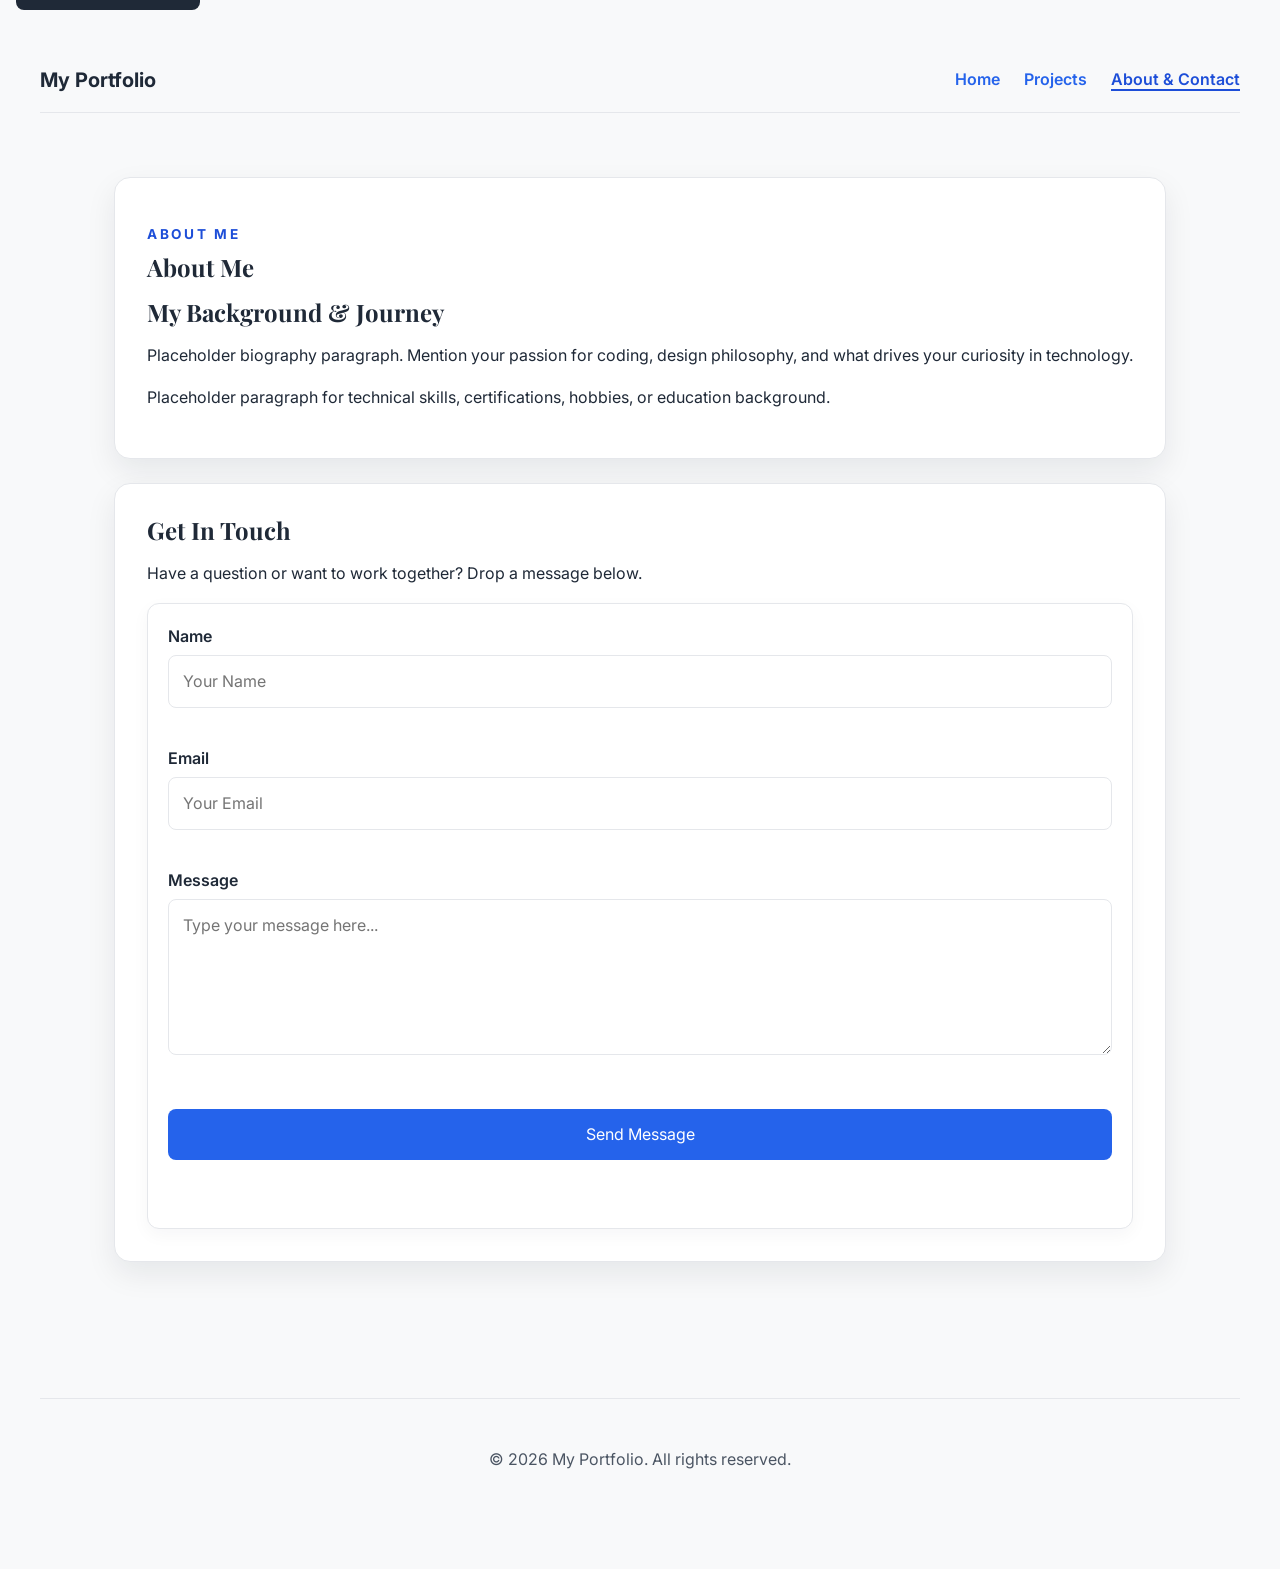
==== about.html @ c0e5bd1a "Reorganize portfolio: move files into folders and update README" ====
<!DOCTYPE html>
<html lang="en">

<head>
    <meta charset="UTF-8">
    <meta name="viewport" content="width=device-width, initial-scale=1.0">
    <title>About &amp; Contact | Personal Portfolio</title>
    <meta name="description" content="Learn more about me and contact me through the form on this page.">

    <!-- Google Fonts -->
    <link rel="preconnect" href="https://fonts.googleapis.com">
    <link rel="preconnect" href="https://fonts.gstatic.com" crossorigin>
    <link
        href="https://fonts.googleapis.com/css2?family=Inter:wght@400;600;700&family=Playfair+Display:wght@700&display=swap"
        rel="stylesheet">

    <link rel="stylesheet" href="styles.css">
</head>

<body>
    <a class="skip-link" href="#main-content">Skip to main content</a>

    <header class="site-header">
        <a class="logo" href="index.html">My Portfolio</a>
        <button id="navToggle" class="nav-toggle" aria-expanded="false" aria-controls="navMenu">
            <span aria-hidden="true">☰</span> Menu
        </button>
        <nav aria-label="Main navigation">
            <ul class="nav-list" id="navMenu">
                <li><a href="index.html">Home</a></li>
                <li><a href="project.html">Projects</a></li>
                <li><a href="about.html" aria-current="page">About &amp; Contact</a></li>
            </ul>
        </nav>
    </header>

    <main id="main-content">
        <section class="content-section" id="about-me" aria-labelledby="about-title">
            <p class="eyebrow">About me</p>
            <h1 id="about-title">About Me</h1>
            <h2>My Background &amp; Journey</h2>
            <p>Placeholder biography paragraph. Mention your passion for coding, design philosophy, and what drives your
                curiosity in technology.</p>
            <p>Placeholder paragraph for technical skills, certifications, hobbies, or education background.</p>
        </section>

        <section class="content-section" id="contact" aria-labelledby="contact-title">
            <h2 id="contact-title">Get In Touch</h2>
            <p>Have a question or want to work together? Drop a message below.</p>

            <div class="contact-card">
                <form class="contact-form" id="contactForm" action="#" method="post" novalidate>
                    <div class="form-group">
                        <label for="name">Name</label>
                        <input type="text" id="name" name="name" required placeholder="Your Name">
                        <span class="error-msg" id="nameError" role="alert"></span>
                    </div>
                    <div class="form-group">
                        <label for="email">Email</label>
                        <input type="email" id="email" name="email" required placeholder="Your Email">
                        <span class="error-msg" id="emailError" role="alert"></span>
                    </div>
                    <div class="form-group">
                        <label for="message">Message</label>
                        <textarea id="message" name="message" rows="5" required
                            placeholder="Type your message here..."></textarea>
                        <span class="error-msg" id="messageError" role="alert"></span>
                    </div>
                    <button class="button-primary" type="submit">Send Message</button>
                    <p id="formStatus" role="status" aria-live="polite"></p>
                </form>
            </div>
        </section>
    </main>

    <footer class="site-footer">
        <p>&copy; 2026 My Portfolio. All rights reserved.</p>
    </footer>

    <script src="interactions.js" defer></script>
</body>

</html>
---- styles.css ----
:root {
  --bg-color: #f8f9fa;
  --surface-color: #ffffff;
  --text-main: #1f2937;
  --text-muted: #4b5563;
  --primary: #2563eb;
  --primary-hover: #1d4ed8;
  --error: #c0392b;
  --border: #e5e7eb;
  --space-8: 8px;
  --space-16: 16px;
  --space-24: 24px;
  --space-32: 32px;
  --space-48: 48px;
  --space-64: 64px;
  --font-heading: 'Playfair Display', serif;
  --font-body: 'Inter', sans-serif;
  --shadow: 0 12px 30px rgba(15, 23, 42, 0.08);
}

* {
  box-sizing: border-box;
}

html {
  scroll-behavior: smooth;
}

body {
  margin: 0;
  background-color: var(--bg-color);
  color: var(--text-main);
  font-family: var(--font-body);
  line-height: 1.6;
  padding: var(--space-16);
}

img {
  max-width: 100%;
  display: block;
}

h1,
h2,
h3 {
  font-family: var(--font-heading);
  line-height: 1.2;
  margin-top: 0;
  margin-bottom: var(--space-16);
}

p {
  margin-bottom: var(--space-16);
}

a {
  color: var(--primary);
  text-decoration: none;
}

a:hover {
  text-decoration: underline;
}

a:focus-visible,
button:focus-visible,
input:focus-visible,
textarea:focus-visible {
  outline: 3px solid #f59e0b;
  outline-offset: 3px;
}

.skip-link {
  position: absolute;
  top: -40px;
  left: 1rem;
  background: var(--text-main);
  color: #fff;
  padding: 0.75rem 1rem;
  z-index: 1000;
  text-decoration: none;
  border-radius: 0 0 0.5rem 0.5rem;
}

.skip-link:focus {
  top: 0;
}

#main-header,
.site-header {
  display: flex;
  justify-content: space-between;
  align-items: center;
  padding: var(--space-16) 0;
  border-bottom: 1px solid var(--border);
  margin-bottom: var(--space-32);
  flex-wrap: wrap;
  gap: 1rem;
  position: relative;
}

#main-footer,
.site-footer {
  text-align: center;
  padding: var(--space-32) 0;
  margin-top: var(--space-48);
  border-top: 1px solid var(--border);
  color: var(--text-muted);
}

.logo {
  color: var(--text-main);
  font-size: 1.25rem;
  font-weight: 700;
  text-decoration: none;
}

/* ===== Nav toggle (hamburger) ===== */
.nav-toggle {
  display: inline-block;
  background: var(--surface-color);
  border: 1px solid var(--border);
  color: var(--text-main);
  font-size: 1rem;
  font-weight: 600;
  padding: 0.5rem 0.9rem;
  border-radius: 0.5rem;
  cursor: pointer;
}

.nav-toggle:hover {
  background: var(--bg-color);
}

.nav-list {
  display: none;
  flex-direction: column;
  list-style: none;
  gap: var(--space-16);
  margin: 0;
  padding: 0;
  width: 100%;
}

.nav-list.open {
  display: flex;
}

.nav-list a {
  text-decoration: none;
  font-weight: 600;
}

.nav-list a[aria-current="page"] {
  color: var(--primary-hover);
  border-bottom: 2px solid var(--primary-hover);
}

main {
  max-width: 1100px;
  margin: 0 auto;
  padding: 2rem 1.5rem 4rem;
}

.hero,
.content-section,
.hero-section {
  background: var(--surface-color);
  border: 1px solid var(--border);
  border-radius: 1rem;
  padding: 2rem;
  margin-bottom: 1.5rem;
  box-shadow: var(--shadow);
}

.eyebrow {
  text-transform: uppercase;
  letter-spacing: 0.2em;
  font-size: 0.85rem;
  font-weight: 700;
  color: var(--primary-hover);
  margin-bottom: 0.5rem;
}

.section-heading {
  margin-bottom: 1rem;
}

.project-grid,
.grid {
  display: grid;
  grid-template-columns: 1fr;
  gap: var(--space-24);
  margin-top: var(--space-24);
}

.card,
.project-card,
.project-item,
.contact-card {
  background-color: var(--surface-color);
  border: 1px solid var(--border);
  border-radius: 0.75rem;
  padding: 1.25rem;
  box-shadow: 0 6px 18px rgba(15, 23, 42, 0.04);
}

.btn-primary,
.button-primary {
  display: inline-block;
  background-color: var(--primary);
  color: #ffffff;
  padding: 0.8rem 1.15rem;
  border-radius: 0.5rem;
  text-decoration: none;
  font-weight: 700;
  margin-top: 1rem;
  border: none;
  cursor: pointer;
  font: inherit;
}

.btn-primary:hover,
.button-primary:hover {
  background-color: var(--primary-hover);
  color: #ffffff;
  text-decoration: none;
}

.contact-form {
  display: grid;
  gap: 1rem;
}

.form-group {
  display: grid;
  gap: 0.35rem;
}

label {
  font-weight: 600;
}

input,
textarea {
  width: 100%;
  padding: 0.8rem 0.9rem;
  border: 1px solid var(--border);
  border-radius: 0.5rem;
  font: inherit;
}

/* ===== Form validation states ===== */
input[aria-invalid="true"],
textarea[aria-invalid="true"] {
  border-color: var(--error);
}

.error-msg {
  color: var(--error);
  font-size: 0.85rem;
  min-height: 1.2em;
}

#formStatus {
  font-weight: 600;
}

/* ===== Fun fact box ===== */
#funFact {
  padding: 1rem;
  background: var(--bg-color);
  border: 1px solid var(--border);
  border-radius: 0.75rem;
}

@media (min-width: 768px) {
  body {
    padding: var(--space-32);
  }

  .project-grid,
  .grid {
    grid-template-columns: repeat(2, 1fr);
  }

  .nav-toggle {
    display: none;
  }

  .nav-list,
  .nav-list.open {
    display: flex;
    flex-direction: row;
    gap: var(--space-24);
    width: auto;
  }
}

@media (min-width: 1200px) {
  body {
    max-width: 1200px;
    margin: 0 auto;
    padding: var(--space-48) 0;
  }

  .project-grid,
  .grid {
    grid-template-columns: repeat(3, 1fr);
  }
}

@media (max-width: 640px) {
  .site-header {
    padding: 1rem;
  }

  main {
    padding: 1rem 1rem 2.5rem;
  }

  .hero,
  .content-section,
  .hero-section {
    padding: 1.25rem;
  }
}
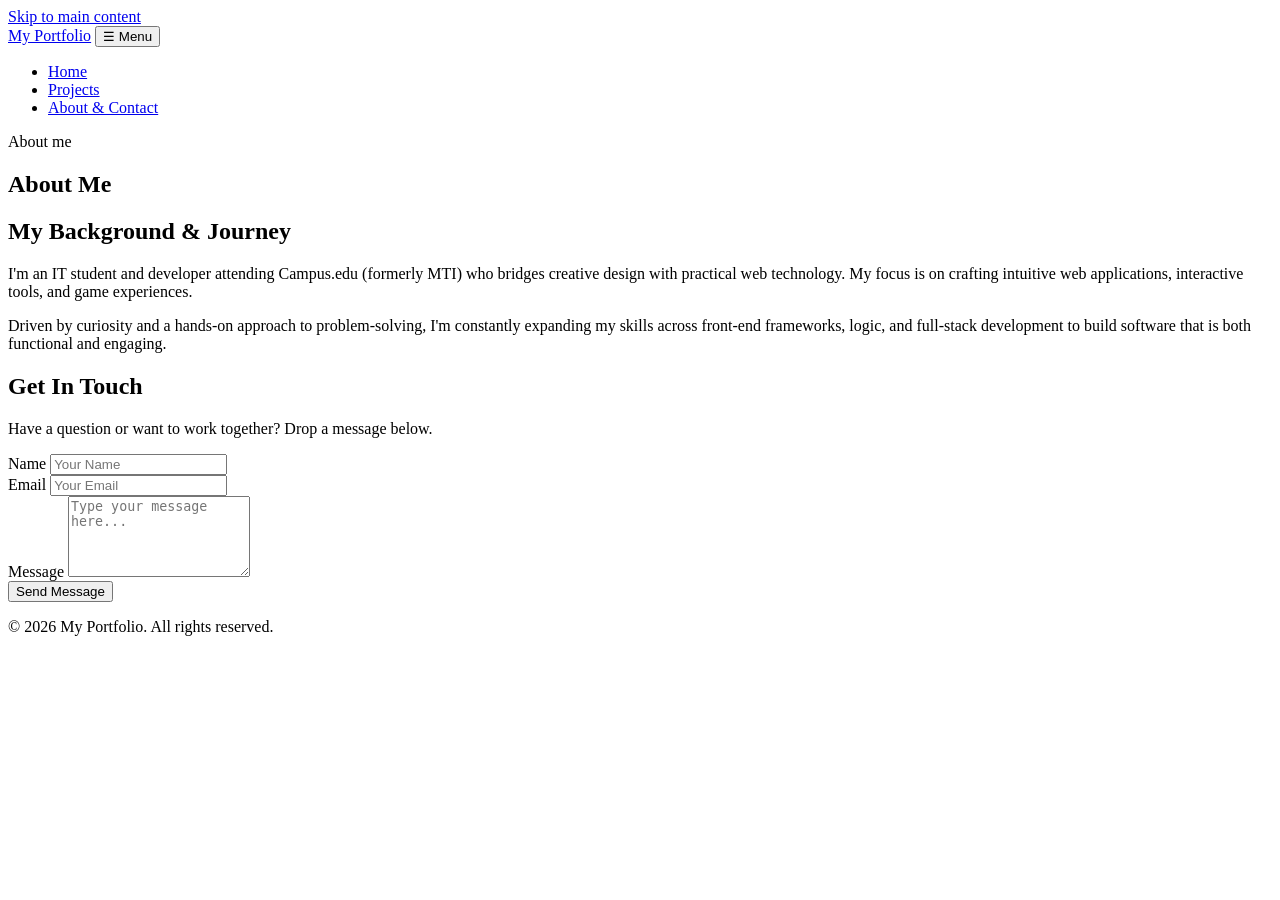
==== commit 31dcff88: "Revise about page content and metadata Updated the title and description meta tags for better person" ====
--- a/about.html
+++ b/about.html
@@ -4,8 +4,8 @@
 <head>
     <meta charset="UTF-8">
     <meta name="viewport" content="width=device-width, initial-scale=1.0">
-    <title>About &amp; Contact | Personal Portfolio</title>
-    <meta name="description" content="Learn more about me and contact me through the form on this page.">
+    <title>About &amp; Contact | Anita Owia Curry</title>
+    <meta name="description" content="Learn more about Anita Owia Curry and get in touch through the contact form.">
 
     <!-- Google Fonts -->
     <link rel="preconnect" href="https://fonts.googleapis.com">
@@ -39,9 +39,12 @@
             <p class="eyebrow">About me</p>
             <h1 id="about-title">About Me</h1>
             <h2>My Background &amp; Journey</h2>
-            <p>Placeholder biography paragraph. Mention your passion for coding, design philosophy, and what drives your
-                curiosity in technology.</p>
-            <p>Placeholder paragraph for technical skills, certifications, hobbies, or education background.</p>
+            <p>I'm an IT student and developer attending Campus.edu (formerly MTI) who bridges creative design with
+                practical web technology. My focus is on crafting intuitive web applications, interactive tools, and
+                game experiences.</p>
+            <p>Driven by curiosity and a hands-on approach to problem-solving, I'm constantly expanding my skills
+                across front-end frameworks, logic, and full-stack development to build software that is both
+                functional and engaging.</p>
         </section>
 
         <section class="content-section" id="contact" aria-labelledby="contact-title">
@@ -49,7 +52,8 @@
             <p>Have a question or want to work together? Drop a message below.</p>
 
             <div class="contact-card">
-                <form class="contact-form" id="contactForm" action="#" method="post" novalidate>
+                <form class="contact-form" id="contactForm" action="https://formspree.io/f/mbgjbnwa"
+                    method="post" novalidate>
                     <div class="form-group">
                         <label for="name">Name</label>
                         <input type="text" id="name" name="name" required placeholder="Your Name">
@@ -80,4 +84,4 @@
     <script src="interactions.js" defer></script>
 </body>
 
-</html>+</html>
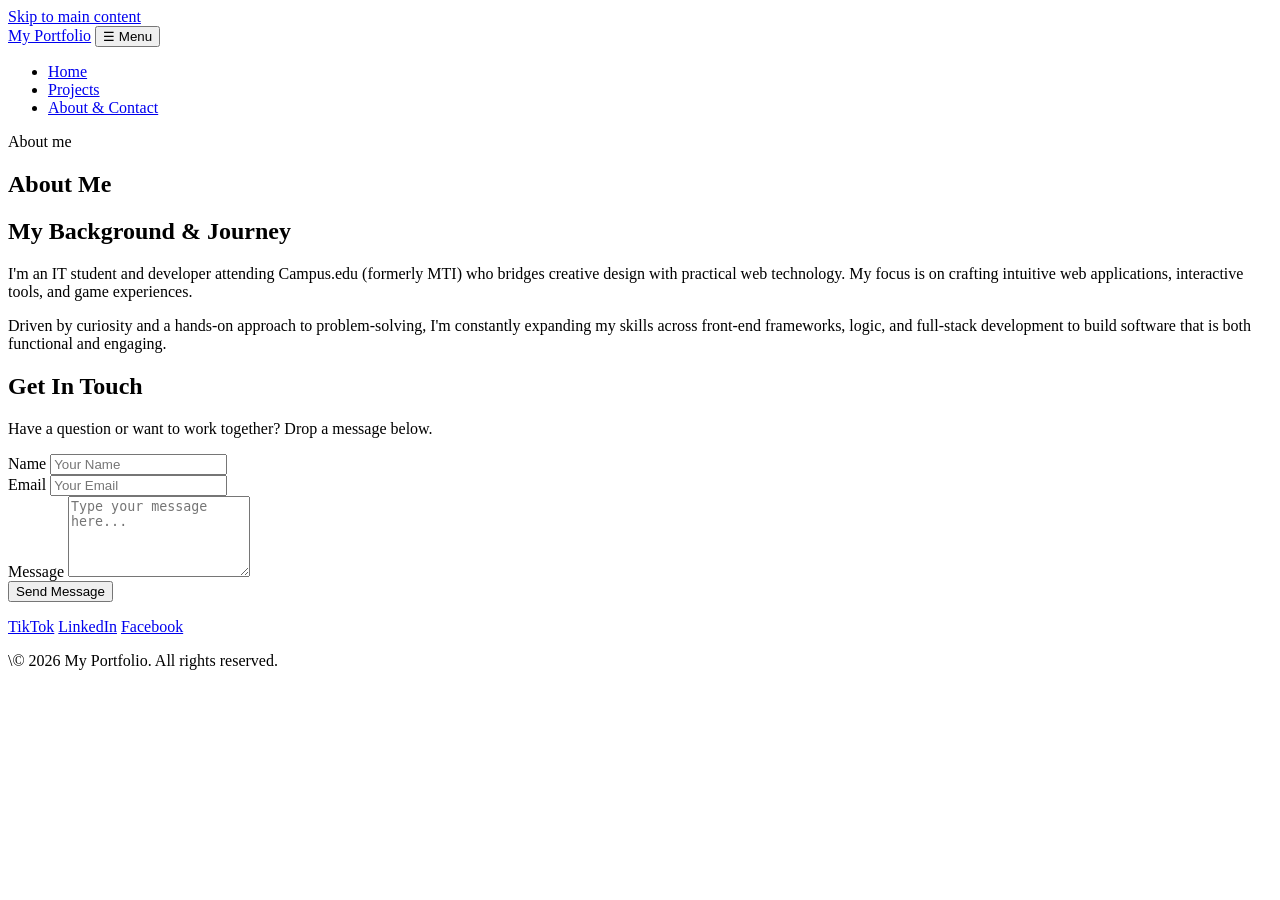
==== commit c2a4604a: "Add social links to footer in about.html" ====
--- a/about.html
+++ b/about.html
@@ -11,7 +11,7 @@
     <link rel="preconnect" href="https://fonts.googleapis.com">
     <link rel="preconnect" href="https://fonts.gstatic.com" crossorigin>
     <link
-        href="https://fonts.googleapis.com/css2?family=Inter:wght@400;600;700&family=Playfair+Display:wght@700&display=swap"
+        href="https://fonts.googleapis.com/css2?family=PT+Sans:wght@400;700&family=Unica+One&display=swap"
         rel="stylesheet">
 
     <link rel="stylesheet" href="styles.css">
@@ -52,7 +52,7 @@
             <p>Have a question or want to work together? Drop a message below.</p>
 
             <div class="contact-card">
-                <form class="contact-form" id="contactForm" action="https://formspree.io/f/mbgjbnwa"
+                <form class="contact-form" id="contactForm" action="https://formspree.io/f/YOUR_FORM_ID"
                     method="post" novalidate>
                     <div class="form-group">
                         <label for="name">Name</label>
@@ -78,7 +78,12 @@
     </main>
 
     <footer class="site-footer">
-        <p>&copy; 2026 My Portfolio. All rights reserved.</p>
+        <div class="social-links">
+            <a href="https://www.tiktok.com/@anitacurry4" target="_blank" rel="noopener noreferrer">TikTok</a>
+            <a href="https://www.linkedin.com/in/anita-curry-578299274/" target="_blank" rel="noopener noreferrer">LinkedIn</a>
+            <a href="https://www.facebook.com/anita.owia.curry/" target="_blank" rel="noopener noreferrer">Facebook</a>
+        </div>
+        <p>\&copy; 2026 My Portfolio. All rights reserved.</p>
     </footer>
 
     <script src="interactions.js" defer></script>
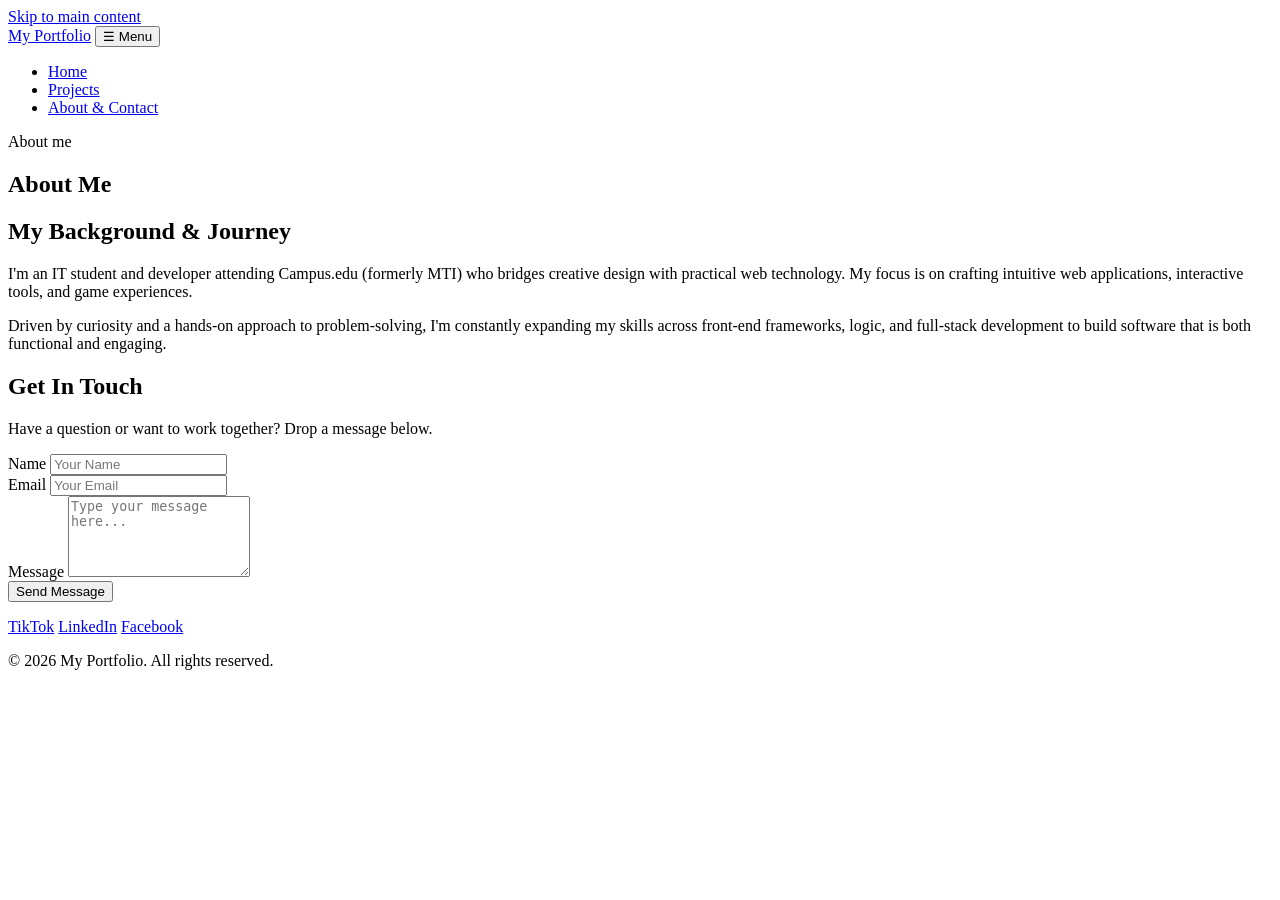
==== commit 45751f8e: "Fix HTML entity for copyright symbol" ====
--- a/about.html
+++ b/about.html
@@ -83,7 +83,7 @@
             <a href="https://www.linkedin.com/in/anita-curry-578299274/" target="_blank" rel="noopener noreferrer">LinkedIn</a>
             <a href="https://www.facebook.com/anita.owia.curry/" target="_blank" rel="noopener noreferrer">Facebook</a>
         </div>
-        <p>\&copy; 2026 My Portfolio. All rights reserved.</p>
+        <p>&copy; 2026 My Portfolio. All rights reserved.</p>
     </footer>
 
     <script src="interactions.js" defer></script>
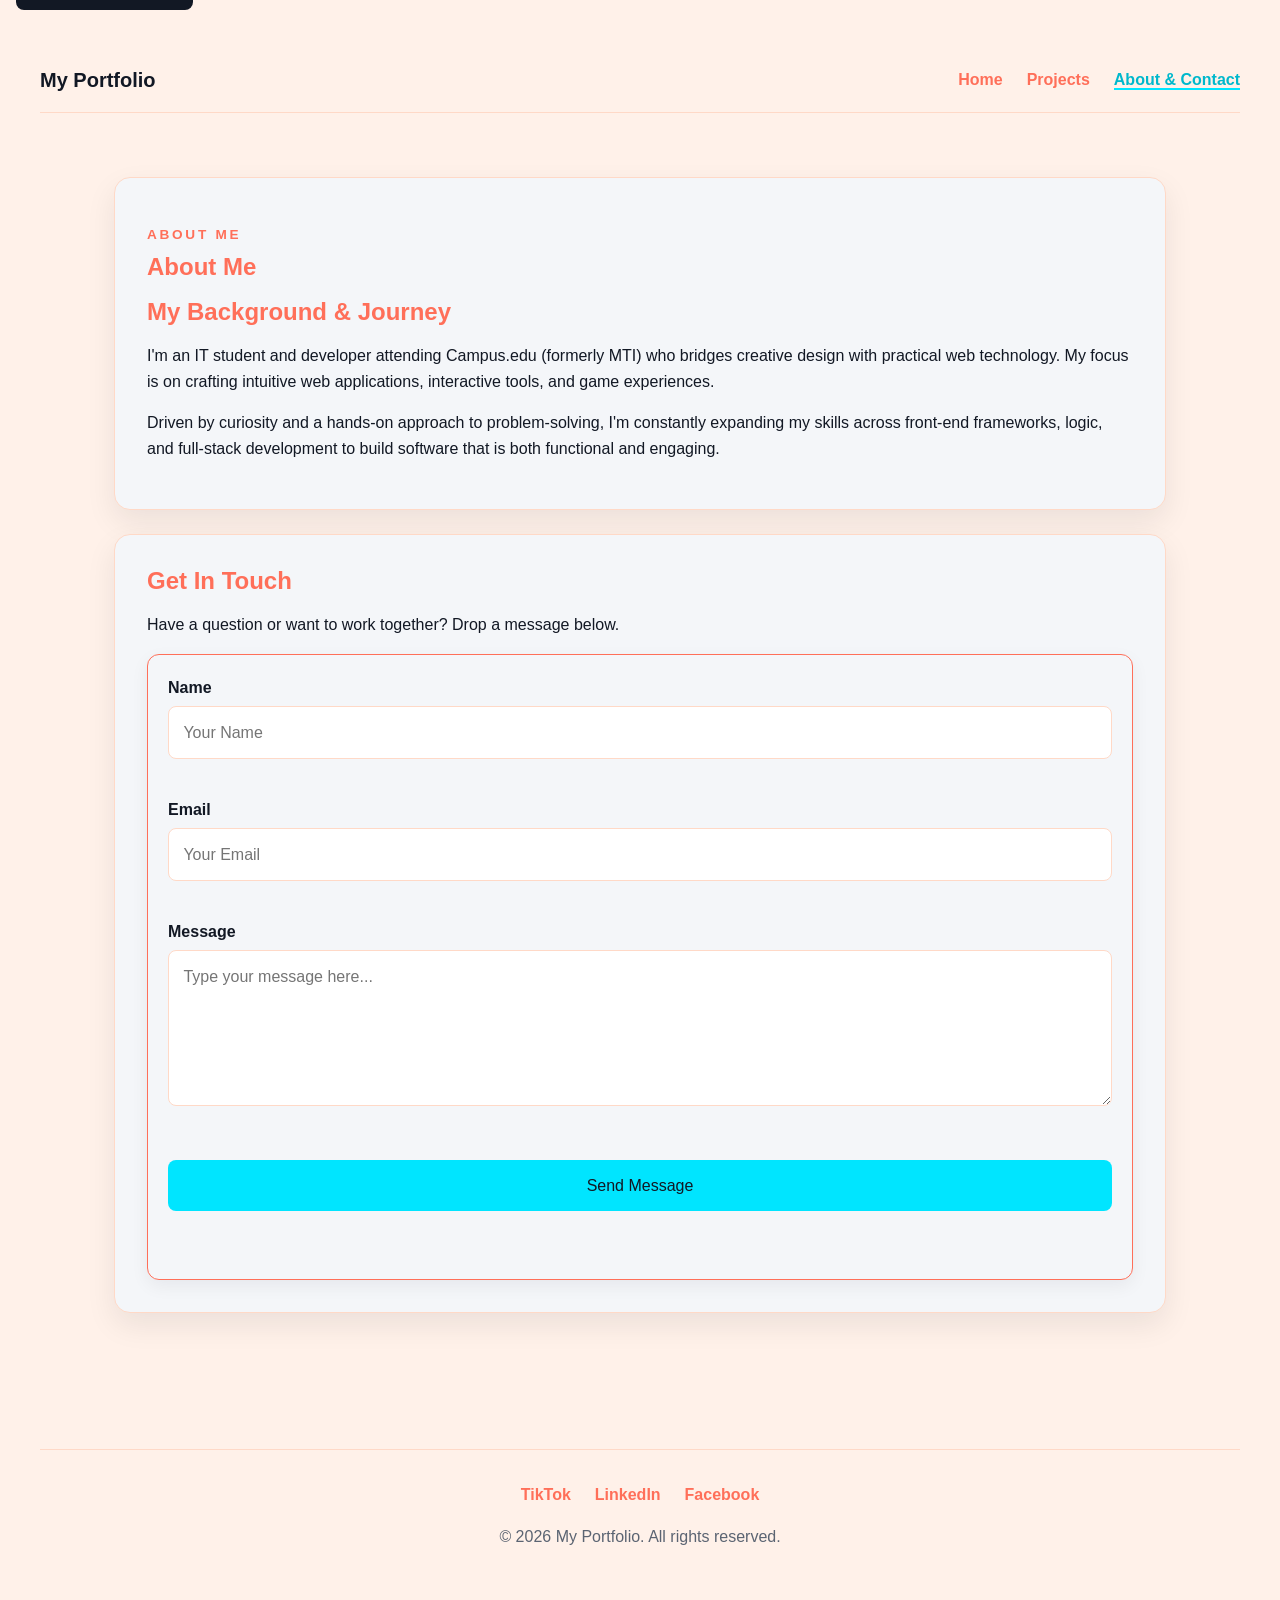
==== commit 179fe7e2: "Update stylesheet and script paths in about.html" ====
--- a/about.html
+++ b/about.html
@@ -14,7 +14,7 @@
         href="https://fonts.googleapis.com/css2?family=PT+Sans:wght@400;700&family=Unica+One&display=swap"
         rel="stylesheet">
 
-    <link rel="stylesheet" href="styles.css">
+    <link rel="stylesheet" href="assets/styles.css">
 </head>
 
 <body>
@@ -86,7 +86,7 @@
         <p>&copy; 2026 My Portfolio. All rights reserved.</p>
     </footer>
 
-    <script src="interactions.js" defer></script>
+    <script src="assets/interactions.js" defer></script>
 </body>
 
 </html>
--- a/assets/styles.css
+++ b/assets/styles.css
@@ -0,0 +1,349 @@
+:root {
+  --bg-color: #fff1e9;
+  --surface-color: #f4f6f9;
+  --text-main: #121824;
+  --text-muted: #5b6472;
+  --primary: #ff6f59;
+  --primary-hover: #e85a45;
+  --accent: #00e5ff;
+  --accent-hover: #00b8cc;
+  --error: #c0392b;
+  --border: #ffd9c7;
+  --space-8: 8px;
+  --space-16: 16px;
+  --space-24: 24px;
+  --space-32: 32px;
+  --space-48: 48px;
+  --space-64: 64px;
+  --font-heading: 'Unica One', sans-serif;
+  --font-body: 'PT Sans', sans-serif;
+  --shadow: 0 12px 30px rgba(15, 23, 42, 0.08);
+}
+
+* {
+  box-sizing: border-box;
+}
+
+html {
+  scroll-behavior: smooth;
+}
+
+body {
+  margin: 0;
+  background-color: var(--bg-color);
+  color: var(--text-main);
+  font-family: var(--font-body);
+  line-height: 1.6;
+  padding: var(--space-16);
+}
+
+img {
+  max-width: 100%;
+  display: block;
+}
+
+h1,
+h2,
+h3 {
+  font-family: var(--font-heading);
+  line-height: 1.2;
+  margin-top: 0;
+  margin-bottom: var(--space-16);
+  color: var(--primary);
+}
+
+p {
+  margin-bottom: var(--space-16);
+}
+
+a {
+  color: var(--primary);
+  text-decoration: none;
+}
+
+a:hover {
+  text-decoration: underline;
+}
+
+a:focus-visible,
+button:focus-visible,
+input:focus-visible,
+textarea:focus-visible {
+  outline: 3px solid #f59e0b;
+  outline-offset: 3px;
+}
+
+.skip-link {
+  position: absolute;
+  top: -40px;
+  left: 1rem;
+  background: var(--text-main);
+  color: #fff;
+  padding: 0.75rem 1rem;
+  z-index: 1000;
+  text-decoration: none;
+  border-radius: 0 0 0.5rem 0.5rem;
+}
+
+.skip-link:focus {
+  top: 0;
+}
+
+#main-header,
+.site-header {
+  display: flex;
+  justify-content: space-between;
+  align-items: center;
+  padding: var(--space-16) 0;
+  border-bottom: 1px solid var(--border);
+  margin-bottom: var(--space-32);
+  flex-wrap: wrap;
+  gap: 1rem;
+  position: relative;
+}
+
+#main-footer,
+.site-footer {
+  text-align: center;
+  padding: var(--space-32) 0;
+  margin-top: var(--space-48);
+  border-top: 1px solid var(--border);
+  color: var(--text-muted);
+}
+
+.social-links {
+  display: flex;
+  justify-content: center;
+  gap: var(--space-24);
+  margin-bottom: var(--space-16);
+  flex-wrap: wrap;
+}
+
+.social-links a {
+  color: var(--primary);
+  font-weight: 700;
+  text-decoration: none;
+}
+
+.social-links a:hover {
+  color: var(--accent-hover);
+  text-decoration: underline;
+}
+
+.logo {
+  color: var(--text-main);
+  font-size: 1.25rem;
+  font-weight: 700;
+  text-decoration: none;
+}
+
+/* ===== Nav toggle (hamburger) ===== */
+.nav-toggle {
+  display: inline-block;
+  background: var(--surface-color);
+  border: 1px solid var(--border);
+  color: var(--text-main);
+  font-size: 1rem;
+  font-weight: 600;
+  padding: 0.5rem 0.9rem;
+  border-radius: 0.5rem;
+  cursor: pointer;
+}
+
+.nav-toggle:hover {
+  background: var(--bg-color);
+}
+
+.nav-list {
+  display: none;
+  flex-direction: column;
+  list-style: none;
+  gap: var(--space-16);
+  margin: 0;
+  padding: 0;
+  width: 100%;
+}
+
+.nav-list.open {
+  display: flex;
+}
+
+.nav-list a {
+  text-decoration: none;
+  font-weight: 600;
+}
+
+.nav-list a[aria-current="page"] {
+  color: var(--accent-hover);
+  border-bottom: 2px solid var(--accent);
+}
+
+main {
+  max-width: 1100px;
+  margin: 0 auto;
+  padding: 2rem 1.5rem 4rem;
+}
+
+.hero,
+.content-section,
+.hero-section {
+  background: var(--surface-color);
+  border: 1px solid var(--border);
+  border-radius: 1rem;
+  padding: 2rem;
+  margin-bottom: 1.5rem;
+  box-shadow: var(--shadow);
+}
+
+.eyebrow {
+  text-transform: uppercase;
+  letter-spacing: 0.2em;
+  font-size: 0.85rem;
+  font-weight: 700;
+  color: var(--primary);
+  margin-bottom: 0.5rem;
+}
+
+.section-heading {
+  margin-bottom: 1rem;
+}
+
+.project-grid,
+.grid {
+  display: grid;
+  grid-template-columns: 1fr;
+  gap: var(--space-24);
+  margin-top: var(--space-24);
+}
+
+.card,
+.project-card,
+.project-item,
+.contact-card {
+  background-color: var(--surface-color);
+  border: 1px solid var(--primary);
+  border-radius: 0.75rem;
+  padding: 1.25rem;
+  box-shadow: 0 6px 18px rgba(18, 24, 36, 0.06);
+}
+
+.btn-primary,
+.button-primary {
+  display: inline-block;
+  background-color: var(--accent);
+  color: var(--text-main);
+  padding: 0.8rem 1.15rem;
+  border-radius: 0.5rem;
+  text-decoration: none;
+  font-weight: 700;
+  margin-top: 1rem;
+  border: none;
+  cursor: pointer;
+  font: inherit;
+}
+
+.btn-primary:hover,
+.button-primary:hover {
+  background-color: var(--accent-hover);
+  color: var(--text-main);
+  text-decoration: none;
+}
+
+.contact-form {
+  display: grid;
+  gap: 1rem;
+}
+
+.form-group {
+  display: grid;
+  gap: 0.35rem;
+}
+
+label {
+  font-weight: 600;
+}
+
+input,
+textarea {
+  width: 100%;
+  padding: 0.8rem 0.9rem;
+  border: 1px solid var(--border);
+  border-radius: 0.5rem;
+  font: inherit;
+}
+
+/* ===== Form validation states ===== */
+input[aria-invalid="true"],
+textarea[aria-invalid="true"] {
+  border-color: var(--error);
+}
+
+.error-msg {
+  color: var(--error);
+  font-size: 0.85rem;
+  min-height: 1.2em;
+}
+
+#formStatus {
+  font-weight: 600;
+}
+
+/* ===== Fun fact box ===== */
+#funFact {
+  padding: 1rem;
+  background: var(--bg-color);
+  border: 1px solid var(--border);
+  border-radius: 0.75rem;
+}
+
+@media (min-width: 768px) {
+  body {
+    padding: var(--space-32);
+  }
+
+  .project-grid,
+  .grid {
+    grid-template-columns: repeat(2, 1fr);
+  }
+
+  .nav-toggle {
+    display: none;
+  }
+
+  .nav-list,
+  .nav-list.open {
+    display: flex;
+    flex-direction: row;
+    gap: var(--space-24);
+    width: auto;
+  }
+}
+
+@media (min-width: 1200px) {
+  body {
+    max-width: 1200px;
+    margin: 0 auto;
+    padding: var(--space-48) 0;
+  }
+
+  .project-grid,
+  .grid {
+    grid-template-columns: repeat(3, 1fr);
+  }
+}
+
+@media (max-width: 640px) {
+  .site-header {
+    padding: 1rem;
+  }
+
+  main {
+    padding: 1rem 1rem 2.5rem;
+  }
+
+  .hero,
+  .content-section,
+  .hero-section {
+    padding: 1.25rem;
+  }
+}
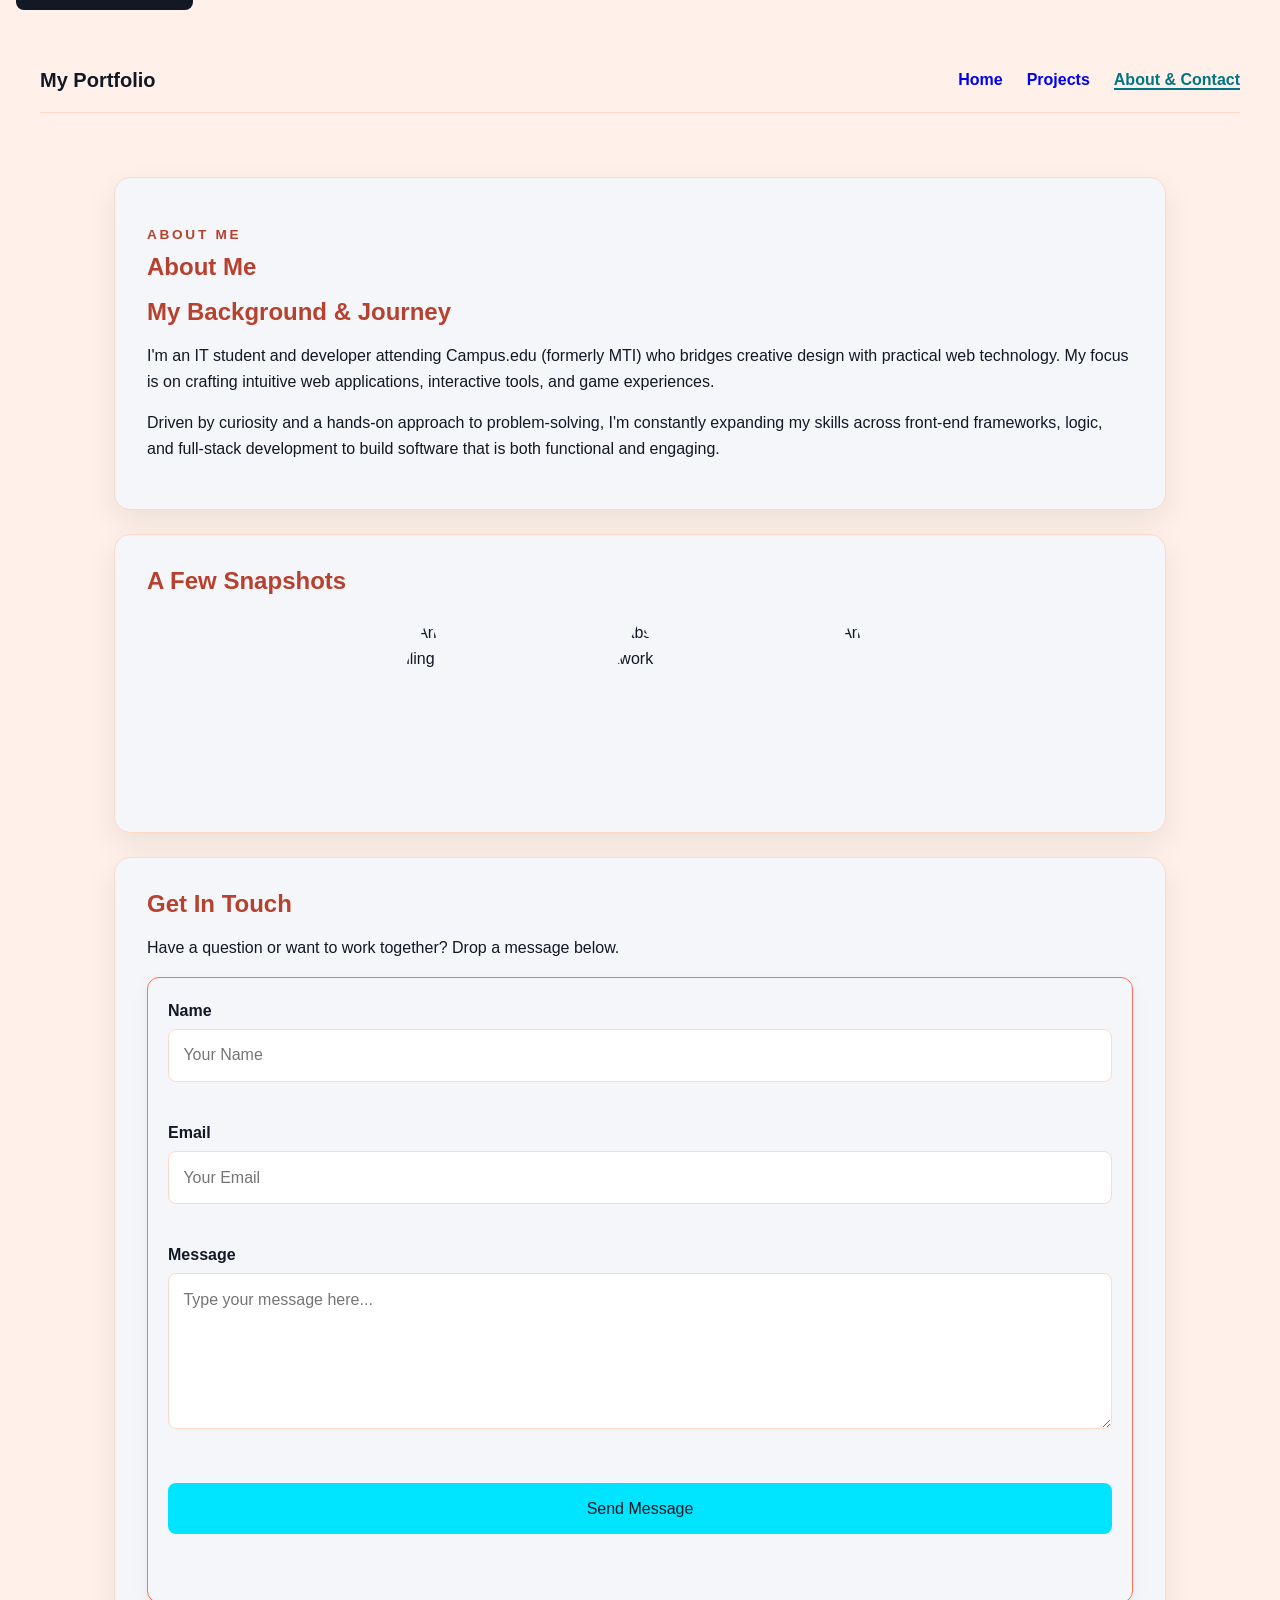
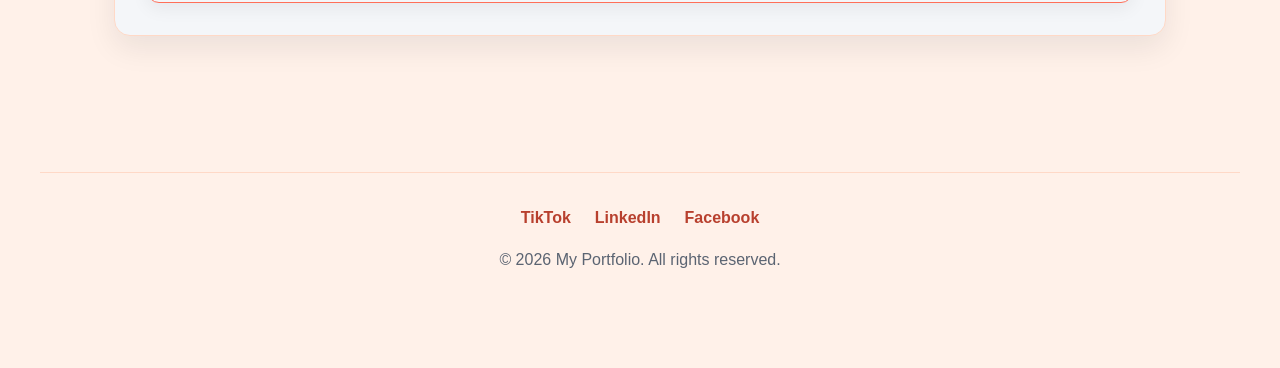
==== commit 99d1d27e: "Add photo gallery section to about.html" ====
--- a/about.html
+++ b/about.html
@@ -47,6 +47,15 @@
                 functional and engaging.</p>
         </section>
 
+        <section class="content-section" id="photo-gallery" aria-labelledby="gallery-title">
+            <h2 id="gallery-title" class="section-heading">A Few Snapshots</h2>
+            <div class="triangle-gallery">
+                <img src="assets/images/photo1.jpg" alt="Photo of Anita Owia Curry, smiling" class="triangle-photo">
+                <img src="assets/images/photo2.jpg" alt="Colorful abstract paint-splash artwork" class="triangle-photo">
+                <img src="assets/images/photo3.jpg" alt="Photo of Anita Owia Curry" class="triangle-photo">
+            </div>
+        </section>
+
         <section class="content-section" id="contact" aria-labelledby="contact-title">
             <h2 id="contact-title">Get In Touch</h2>
             <p>Have a question or want to work together? Drop a message below.</p>
--- a/assets/styles.css
+++ b/assets/styles.css
@@ -5,8 +5,10 @@
   --text-muted: #5b6472;
   --primary: #ff6f59;
   --primary-hover: #e85a45;
+  --primary-text: #b8402e;
   --accent: #00e5ff;
   --accent-hover: #00b8cc;
+  --accent-text: #007585;
   --error: #c0392b;
   --border: #ffd9c7;
   --space-8: 8px;
@@ -49,15 +51,13 @@
   line-height: 1.2;
   margin-top: 0;
   margin-bottom: var(--space-16);
-  color: var(--primary);
-}
-
-p {
+  color: var(--primary-text);
+}
   margin-bottom: var(--space-16);
 }
 
 a {
-  color: var(--primary);
+  color: var(--primary-text);
   text-decoration: none;
 }
 
@@ -120,13 +120,13 @@
 }
 
 .social-links a {
-  color: var(--primary);
+  color: var(--primary-text);
   font-weight: 700;
   text-decoration: none;
 }
 
 .social-links a:hover {
-  color: var(--accent-hover);
+  color: var(--accent-text);
   text-decoration: underline;
 }
 
@@ -174,8 +174,8 @@
 }
 
 .nav-list a[aria-current="page"] {
-  color: var(--accent-hover);
-  border-bottom: 2px solid var(--accent);
+  color: var(--accent-text);
+  border-bottom: 2px solid var(--accent-text);
 }
 
 main {
@@ -200,8 +200,33 @@
   letter-spacing: 0.2em;
   font-size: 0.85rem;
   font-weight: 700;
-  color: var(--primary);
+  color: var(--primary-text);
   margin-bottom: 0.5rem;
+}
+
+.hero-photo {
+  width: 160px;
+  height: 160px;
+  object-fit: cover;
+  border-radius: 50%;
+  border: 3px solid var(--primary);
+  margin-bottom: var(--space-16);
+}
+
+.triangle-gallery {
+  display: flex;
+  justify-content: center;
+  align-items: flex-start;
+  gap: var(--space-32);
+  flex-wrap: wrap;
+  margin-top: var(--space-24);
+}
+
+.triangle-photo {
+  width: 180px;
+  height: 180px;
+  object-fit: cover;
+  clip-path: polygon(50% 0%, 0% 100%, 100% 100%);
 }
 
 .section-heading {
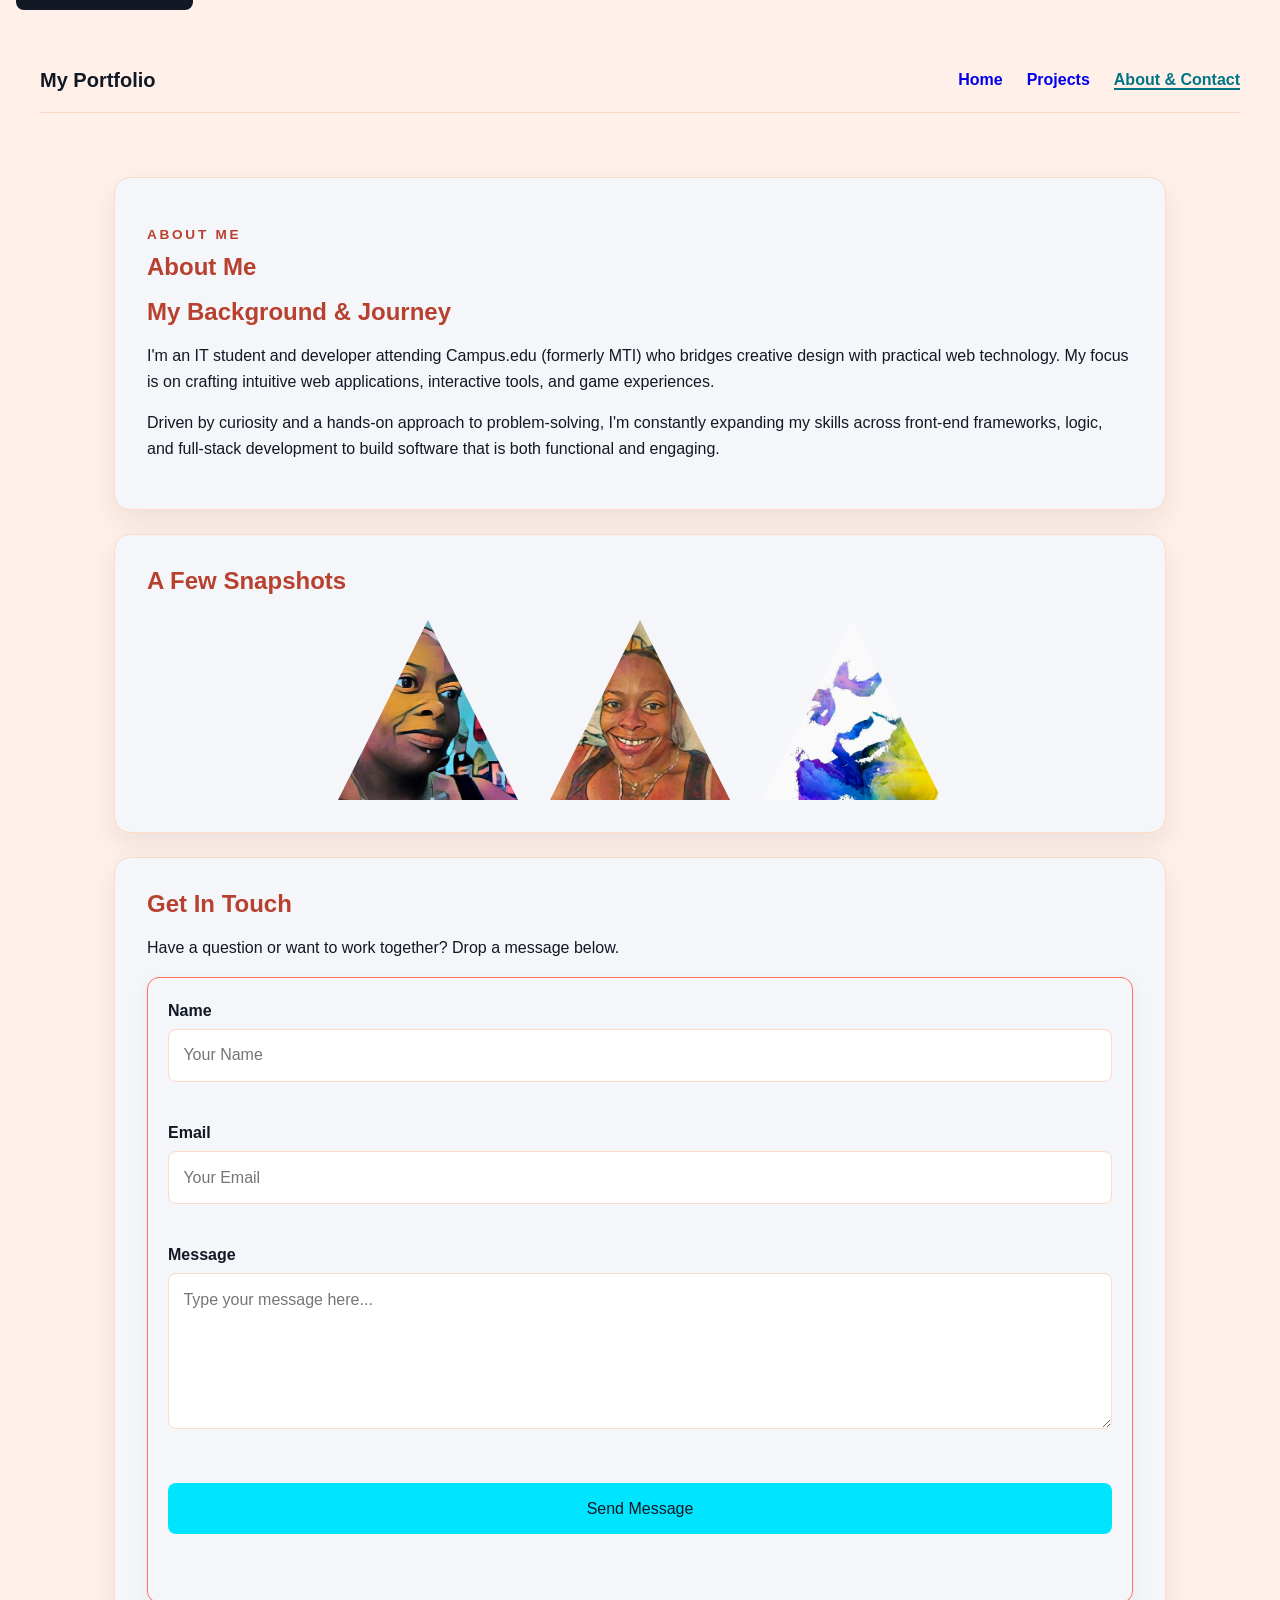
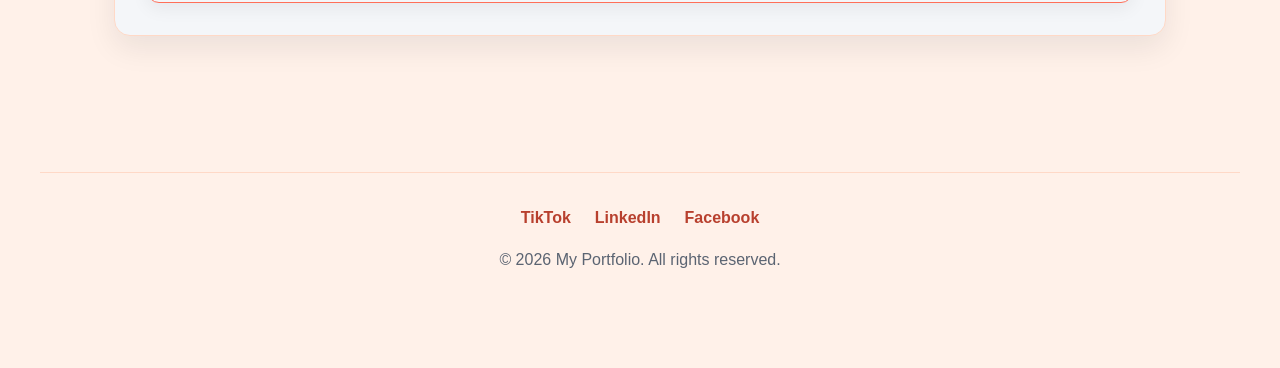
==== commit 12cfc8d6: "Update about.html to reference actual image files from assets folder" ====
--- a/about.html
+++ b/about.html
@@ -50,9 +50,9 @@
         <section class="content-section" id="photo-gallery" aria-labelledby="gallery-title">
             <h2 id="gallery-title" class="section-heading">A Few Snapshots</h2>
             <div class="triangle-gallery">
-                <img src="assets/images/photo1.jpg" alt="Photo of Anita Owia Curry, smiling" class="triangle-photo">
-                <img src="assets/images/photo2.jpg" alt="Colorful abstract paint-splash artwork" class="triangle-photo">
-                <img src="assets/images/photo3.jpg" alt="Photo of Anita Owia Curry" class="triangle-photo">
+                <img src="assets/images/678dbab3-dba9-4d97-b386-9f5207b8cded.jpg" alt="Photo of Anita Owia Curry, smiling" class="triangle-photo">
+                <img src="assets/images/092890f2-d0c1-4c97-96f5-b439ae39a770.jpg" alt="Colorful abstract paint-splash artwork" class="triangle-photo">
+                <img src="assets/images/04267b50-14bc-4d51-ab0f-16033aeb2545.jpg" alt="Photo of Anita Owia Curry" class="triangle-photo">
             </div>
         </section>
 
